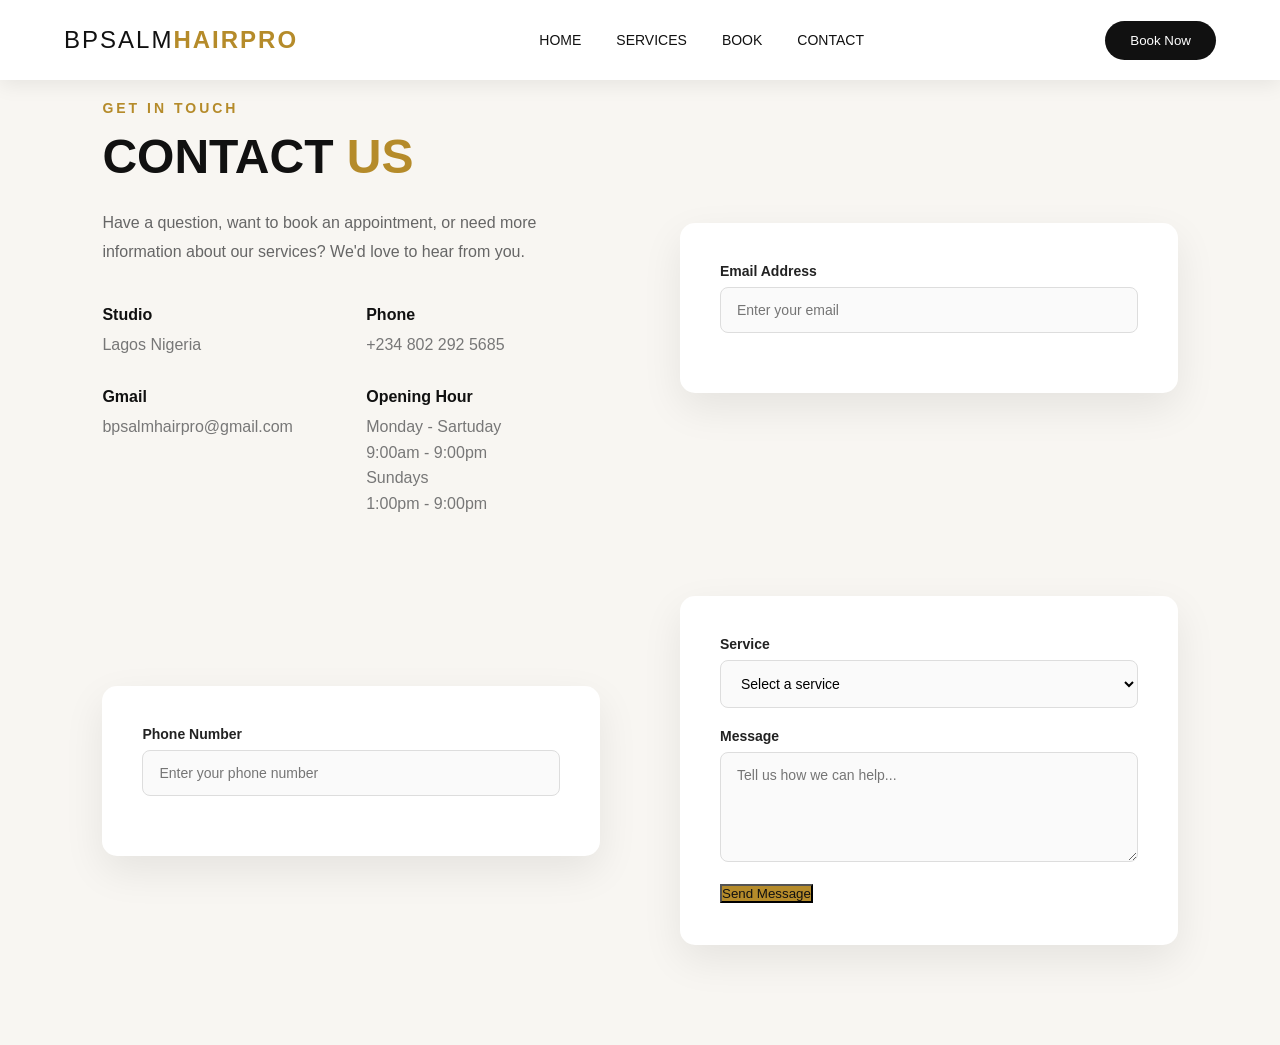
==== contact.html @ d302ce4b "initial commit my first website version" ====
<!DOCTYPE html>
<html lang="en">
<head>
    <meta charset="UTF-8">
    <meta name="viewport" content="width=device-width, initial-scale=1.0">
    <title>contact me</title>
    <link rel="stylesheet" href="contact.css">
    <!-- <a href="index.html">Home</a> -->
</head>
<body>
    <nav class="nav-container">
        <div class="content">
            <div class="left-content">
                <p>BPSALM<b>HAIRPRO</b></p>
            </div>
            <div class="nav-links">
                <a href="index.html">HOME</a>
                <a href="services.html">SERVICES</a>
                <a href="index.html#booking">BOOK</a>
                <a href="contact.html">CONTACT</a>
            </div>
            <div class="right-content">
                <a href="index.html#booking">
                    <button>Book Now</button>
                </a>
            </div>
        </div>
     </nav>

    <section class="contact-section" id="contact">
        <div class="contact-container">
            <!-- Left Side -->
             <div class="contact-info">
                <p class="contact-subtitle">GET IN TOUCH</p>
                <h2>CONTACT <span>US</span></h2>
                <P class="contact-text">
                    Have a question, want to book an appointment,
                    or need more information about our services?
                    We'd love to hear from you.
                </P>

                <div class="contact-details">
                    <div class="contact-item">
                        <h3>Studio</h3>
                        <p>Lagos Nigeria</p>
                    </div>
                    <div class="contact-item">
                        <h3>Phone</h3>
                        <p>+234 802 292 5685</p>
                    </div>
                    <div class="contact-item">
                        <h3>Gmail</h3>
                        <p>bpsalmhairpro@gmail.com</p>
                    </div>
                    <div class="contact-item">
                        <h3>Opening Hour</h3>
                        <p>Monday - Sartuday</p>
                        <p>9:00am - 9:00pm</p>
                        <p>Sundays</p>
                        <p>1:00pm - 9:00pm</p>
                    </div>
                </div>
             </div>

             <!-- Right side - form -->

            <div class="contact-form">
                <form>
                    <div class="form-group">
                        <label for="email">Email Address</label>
                        <input type="email" id="email" name="email" placeholder="Enter your email" required>
                    </div>
                </form>
            </div>

            <div class="contact-form">
                <form>
                    <div class="form-group">
                        <label for="phone">Phone Number</label>
                        <input type="tel" id="tel" name="tel" placeholder="Enter your phone number" required>
                    </div>
                </form>
            </div>

            <div class="contact-form">
                <form>
                    <div class="form-group">
                        <label for="service">Service</label>
                        <select name="service" id="service">
                            <option value="">
                                Select a service
                            </option>

                            <option value="haircut">
                                Haircut
                            </option>

                            <option value="skin-fade">
                                Skin-fade
                            </option>

                            <option value="starter-locs">
                                Starter-locs
                            </option>

                            <option value="retwist">
                                Retwist & Maintenance
                            </option>

                            <option value="loc-styling">
                                Loc Styling
                            </option>

                            <option value="beard">
                                Beard Grooming
                            </option>

                            <option value="coloring">
                                Coloring & Tinting
                            </option>
                        </select>
                    </div>

                    <div class="form-group">
                        <label for="message">Message</label>
                        <textarea name="message" id="message" rows="5" placeholder="Tell us how we can help..."></textarea>
                    </div>

                    <button type="submit" class="contact-btn">
                        Send Message
                    </button>

                </form>
            </div>
        </div>
    </section>
</body>
</html>
---- contact.css ----
*{
    margin: 0;
    padding: 0;
    box-sizing: border-box;
}

body{
    font-family: Arial, Helvetica, sans-serif;
    background: #f8f6f2;
    color: #111;
    /* overflow-x: hidden; */
} 

/* NAVBAR */
.nav-container{
    width: 100%;
    background: #fff;
    position: fixed;
    top: 0;
    left: 0;
    z-index: 1000;
    box-shadow: 0 4px 20px rgba(0,0,0,0.08);
}

.content{
    width: 90%;
    max-width: 1200px;
    height: 80px;
    margin: auto;
    display: flex;
    align-items: center;
    justify-content: space-between;
}

.left-content p{
    font-size: 1.5rem;
    letter-spacing: 2px;
}

.left-content b{
    color: #b58b2a;
}

.nav-links{
    display: flex;
    gap: 35px;
}

.nav-links a{
    text-decoration: none;
    color: #111;
    font-size: 14px;
    font-weight: 500;
    transition: 0.3s;
}

.nav-links a:hover{
    color: #b58b2a;
}

.right-content button{
    padding: 12px 25px; 
    border: none;
    border-radius: 30px;
    background: #111;
    color: #fff;
    cursor: pointer;
    transition: 0.3s;
}

.right-content button:hover{
    background: #b58b2a;
    color: #111;
} 

@media (max-width:768px) {
    .content {
        height: 70px;
    }
    .nav-links {
        display: none;
    }
    .left-content p {
        font-size: 1.3rem;
    }
    .right-content button {
        padding: 10px 22px;
        font-size: 14px;
    }
}

/* CONTACT SECTION */

.contact-section {
    width: 100%;
    background: #f8f6f2;
    padding: 100px 8%;
}

.contact-container {
    max-width: 1200px;
    margin: auto;
    display: grid;
    grid-template-columns: 1fr 1fr;
    gap: 80px;
    align-items: center;
}

/* CONTACT INFO */
.contact-subtitle {
    color: #b58b2a;
    font-size: 14px;
    letter-spacing: 3px;
    font-weight: 600;
    margin-bottom: 15px;
}

.contact-info h2 {
    font-size: 3rem;
    line-height: 1.1;
    margin-bottom: 25px;
}

.contact-info h2 span {
    color: #b58b2a;
}

.contact-text {
    color: #666;
    line-height: 1.8;
    max-width: 500px;
    margin-bottom: 40px;
}

/* CONTACT DETAILS */
.contact-details {
    display: grid;
    grid-template-columns: 1fr 1fr;
    gap: 30px;
}

.contact-item h3 {
    font-size: 16px;
    margin-bottom: 8px;
    color: #111;
}

.contact-item p {
    color: #777;
    line-height: 1.6;
}

/* CONTACT FORM */
.contact-form {
    background: #fff;
    padding: 40px;
    border-radius: 15px;
    box-shadow: 0 15px 40px rgba(0,0,0,0.08);
}

.form-group {
    margin-bottom: 20px;
}

.form-group label {
    display: block;
    font-size: 14px;
    font-weight: 600;
    margin-bottom: 8px;
    color: #222;
}

.form-group input,
.form-group select,
.form-group textarea {
    width: 100%;
    padding: 14px 16px;
    border: 1px solid #ddd;
    border-radius: 8px;
    background: #fafafa;
    font-size: 14px;
    font-family: inherit;
    outline: none;
    transition: 0.3s;
}

.form-group input:focus,
.form-group select:focus,
.form-group textarea:focus {
    border-color: #b58b2a;
    background: #fff;
    box-shadow: 0 0 0 3px rgba(181, 139, 42, 0.1);
}

.form-group textarea {
    resize: vertical;
}

/* BUTTON */
.contact-btn {
    background: #b58b2a;
    color: #111;
    transform: translateY(-2px)
}

@media (max-width: 900px) {
    .contact-container {
        grid-template-columns: 1fr;
        gap: 50px;
    }

    .contact-info {
        text-align: center;
    }

    .contact-text {
        margin-left: auto;
        margin-right: auto;
    }
}

@media (max-width:600px) {
    .contact-section {
        padding: 70px 20px;
    }

    .contact-info h2 {
        font-size: 2.3rem;
    }

    .contact-details {
        grid-template-columns: 1fr;
        gap: 20px;
    }

    .contact-form {
        padding: 25px 20px;
    }
}
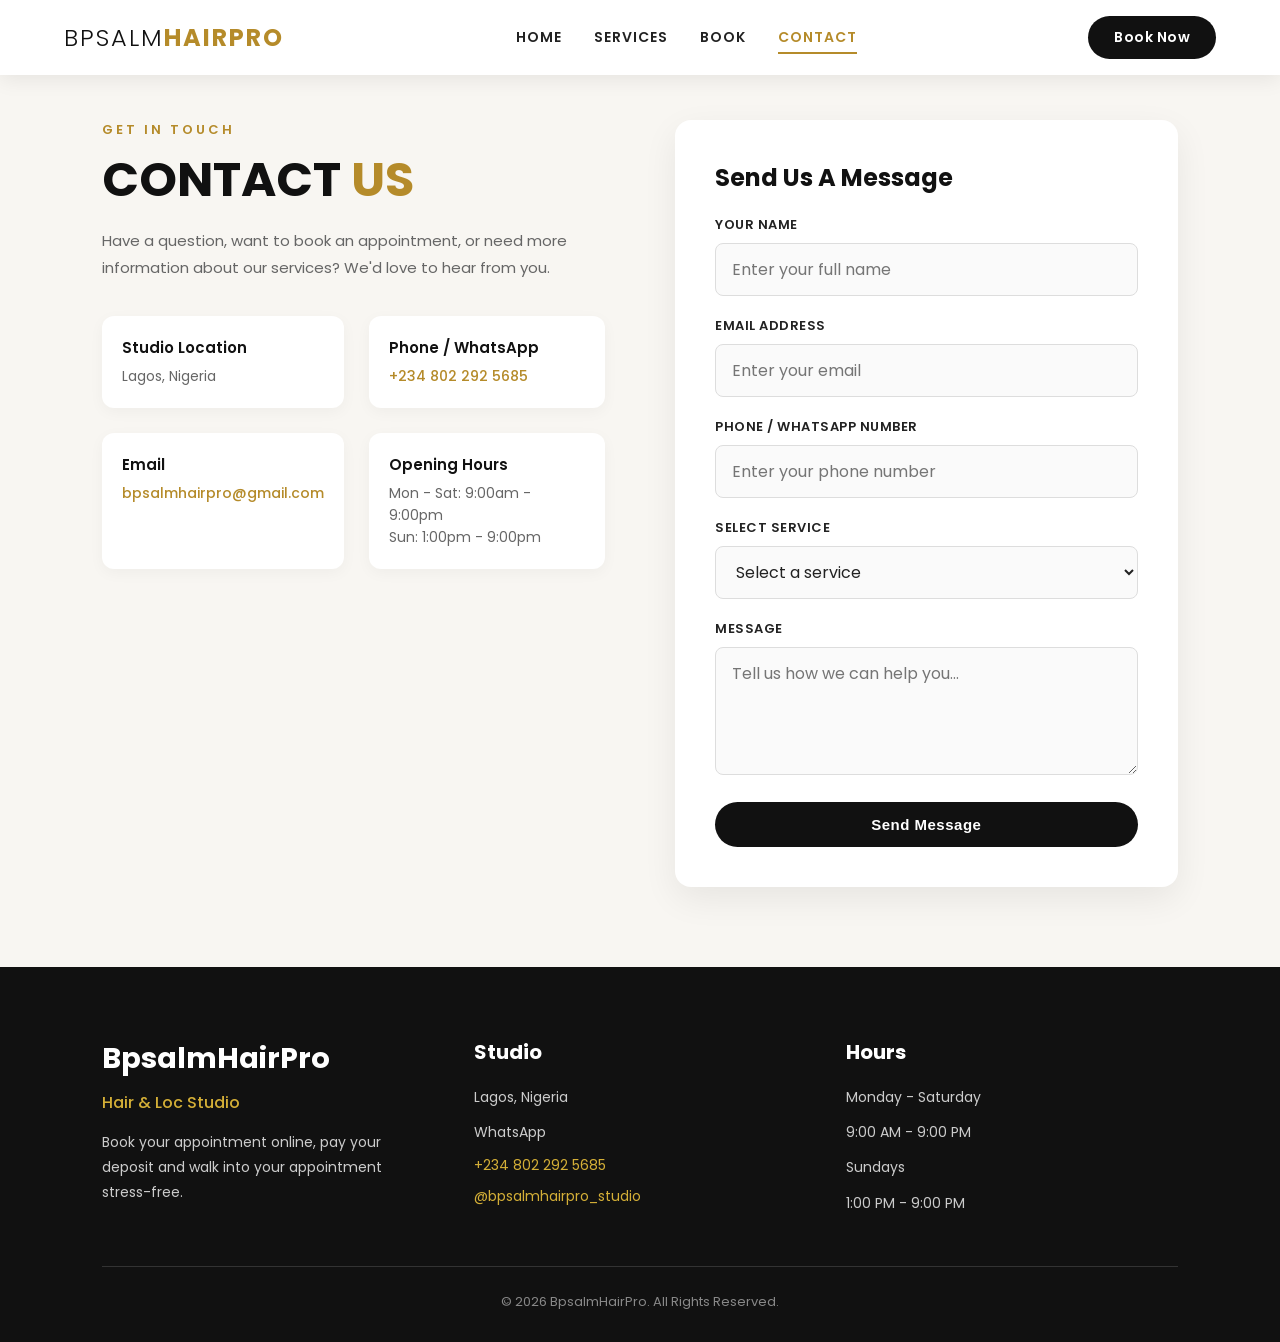
==== commit d4bf5fe5: "fixed mobile responsiveness" ====
--- a/contact.html
+++ b/contact.html
@@ -3,136 +3,151 @@
 <head>
     <meta charset="UTF-8">
     <meta name="viewport" content="width=device-width, initial-scale=1.0">
-    <title>contact me</title>
+    <title>Contact Us | BpsalmHairPro Lagos</title>
+    <link rel="stylesheet" href="navbar.css">
     <link rel="stylesheet" href="contact.css">
-    <!-- <a href="index.html">Home</a> -->
+    <link rel="preconnect" href="https://fonts.googleapis.com">
+    <link rel="preconnect" href="https://fonts.gstatic.com" crossorigin>
+    <link href="https://fonts.googleapis.com/css2?family=Poppins:wght@300;400;500;600;700&display=swap" rel="stylesheet">
 </head>
 <body>
+    <!-- NAVBAR -->
     <nav class="nav-container">
         <div class="content">
             <div class="left-content">
-                <p>BPSALM<b>HAIRPRO</b></p>
+                <a href="index.html">
+                    <p>BPSALM<b>HAIRPRO</b></p>
+                </a>
             </div>
-            <div class="nav-links">
+            <div class="nav-links" id="navLinks">
                 <a href="index.html">HOME</a>
                 <a href="services.html">SERVICES</a>
                 <a href="index.html#booking">BOOK</a>
-                <a href="contact.html">CONTACT</a>
+                <a href="contact.html" class="active">CONTACT</a>
+                <div class="mobile-cta">
+                    <a href="index.html#booking" class="nav-btn">Book Now</a>
+                </div>
             </div>
             <div class="right-content">
-                <a href="index.html#booking">
-                    <button>Book Now</button>
-                </a>
+                <a href="index.html#booking" class="desktop-cta nav-btn">Book Now</a>
+                <button class="hamburger" id="hamburger" aria-label="Toggle navigation menu" aria-expanded="false">
+                    <span></span>
+                    <span></span>
+                    <span></span>
+                </button>
             </div>
         </div>
-     </nav>
+    </nav>
 
+    <!-- CONTACT SECTION -->
     <section class="contact-section" id="contact">
         <div class="contact-container">
-            <!-- Left Side -->
-             <div class="contact-info">
+            <!-- Left Side: Contact Info -->
+            <div class="contact-info">
                 <p class="contact-subtitle">GET IN TOUCH</p>
                 <h2>CONTACT <span>US</span></h2>
-                <P class="contact-text">
-                    Have a question, want to book an appointment,
-                    or need more information about our services?
-                    We'd love to hear from you.
-                </P>
+                <p class="contact-text">
+                    Have a question, want to book an appointment, or need more information about our services? We'd love to hear from you.
+                </p>
 
                 <div class="contact-details">
                     <div class="contact-item">
-                        <h3>Studio</h3>
-                        <p>Lagos Nigeria</p>
+                        <h3>Studio Location</h3>
+                        <p>Lagos, Nigeria</p>
                     </div>
                     <div class="contact-item">
-                        <h3>Phone</h3>
-                        <p>+234 802 292 5685</p>
+                        <h3>Phone / WhatsApp</h3>
+                        <p><a href="https://wa.me/2348022925685" target="_blank" rel="noopener">+234 802 292 5685</a></p>
                     </div>
                     <div class="contact-item">
-                        <h3>Gmail</h3>
-                        <p>bpsalmhairpro@gmail.com</p>
+                        <h3>Email</h3>
+                        <p><a href="mailto:bpsalmhairpro@gmail.com">bpsalmhairpro@gmail.com</a></p>
                     </div>
                     <div class="contact-item">
-                        <h3>Opening Hour</h3>
-                        <p>Monday - Sartuday</p>
-                        <p>9:00am - 9:00pm</p>
-                        <p>Sundays</p>
-                        <p>1:00pm - 9:00pm</p>
+                        <h3>Opening Hours</h3>
+                        <p>Mon - Sat: 9:00am - 9:00pm</p>
+                        <p>Sun: 1:00pm - 9:00pm</p>
                     </div>
                 </div>
-             </div>
+            </div>
 
-             <!-- Right side - form -->
+            <!-- Right side: Single Unified Contact Form -->
+            <div class="contact-form-card">
+                <h3>Send Us A Message</h3>
+                <form action="#" method="POST" class="contact-form">
+                    <div class="form-group">
+                        <label for="name">Your Name</label>
+                        <input type="text" id="name" name="name" placeholder="Enter your full name" required>
+                    </div>
 
-            <div class="contact-form">
-                <form>
                     <div class="form-group">
                         <label for="email">Email Address</label>
                         <input type="email" id="email" name="email" placeholder="Enter your email" required>
                     </div>
-                </form>
-            </div>
 
-            <div class="contact-form">
-                <form>
                     <div class="form-group">
-                        <label for="phone">Phone Number</label>
+                        <label for="tel">Phone / WhatsApp Number</label>
                         <input type="tel" id="tel" name="tel" placeholder="Enter your phone number" required>
                     </div>
-                </form>
-            </div>
 
-            <div class="contact-form">
-                <form>
                     <div class="form-group">
-                        <label for="service">Service</label>
-                        <select name="service" id="service">
-                            <option value="">
-                                Select a service
-                            </option>
-
-                            <option value="haircut">
-                                Haircut
-                            </option>
-
-                            <option value="skin-fade">
-                                Skin-fade
-                            </option>
-
-                            <option value="starter-locs">
-                                Starter-locs
-                            </option>
-
-                            <option value="retwist">
-                                Retwist & Maintenance
-                            </option>
-
-                            <option value="loc-styling">
-                                Loc Styling
-                            </option>
-
-                            <option value="beard">
-                                Beard Grooming
-                            </option>
-
-                            <option value="coloring">
-                                Coloring & Tinting
-                            </option>
+                        <label for="service">Select Service</label>
+                        <select name="service" id="service" required>
+                            <option value="" disabled selected>Select a service</option>
+                            <option value="classic-cut">Classic Haircut</option>
+                            <option value="skin-fade">Skin Fade</option>
+                            <option value="starter-locs">Starter Locs</option>
+                            <option value="retwist">Retwist & Maintenance</option>
+                            <option value="loc-styling">Loc Styling</option>
+                            <option value="beard">Beard Grooming</option>
+                            <option value="coloring">Coloring & Tinting</option>
+                            <option value="microlocs">Microlocs</option>
+                            <option value="other">Other Inquiry</option>
                         </select>
                     </div>
 
                     <div class="form-group">
                         <label for="message">Message</label>
-                        <textarea name="message" id="message" rows="5" placeholder="Tell us how we can help..."></textarea>
+                        <textarea name="message" id="message" rows="4" placeholder="Tell us how we can help you..." required></textarea>
                     </div>
 
                     <button type="submit" class="contact-btn">
                         Send Message
                     </button>
-
                 </form>
             </div>
         </div>
     </section>
+
+    <!-- FOOTER -->
+    <footer class="footer">
+        <div class="footer-container">
+            <div class="footer-box">
+                <h2>BpsalmHairPro</h2>
+                <h4>Hair & Loc Studio</h4>
+                <p>Book your appointment online, pay your deposit and walk into your appointment stress-free.</p>
+            </div>
+            <div class="footer-box">
+                <h3>Studio</h3>
+                <p>Lagos, Nigeria</p>
+                <p>WhatsApp</p>
+                <a href="https://wa.me/2348022925685" target="_blank" rel="noopener">+234 802 292 5685</a>
+                <a href="#">@bpsalmhairpro_studio</a>
+            </div>
+            <div class="footer-box">
+                <h3>Hours</h3>
+                <p>Monday - Saturday</p>
+                <p>9:00 AM - 9:00 PM</p>
+                <p>Sundays</p>
+                <p>1:00 PM - 9:00 PM</p>
+            </div>
+        </div>
+        <hr>
+        <div class="footer-bottom">
+            <p>© 2026 BpsalmHairPro. All Rights Reserved.</p>
+        </div>
+    </footer>
+
+    <script src="script.js"></script>
 </body>
-</html>+</html>
--- a/navbar.css
+++ b/navbar.css
@@ -0,0 +1,248 @@
+/* ==========================================================
+   SHARED RESPONSIVE NAVBAR STYLES
+   ========================================================== */
+
+/* Navbar Main Container */
+.nav-container {
+    width: 100%;
+    background: #ffffff;
+    position: fixed;
+    top: 0;
+    left: 0;
+    z-index: 1000;
+    box-shadow: 0 4px 20px rgba(0, 0, 0, 0.08);
+    transition: all 0.3s ease;
+}
+
+.nav-container .content {
+    width: 90%;
+    max-width: 1200px;
+    height: 75px;
+    margin: 0 auto;
+    display: flex;
+    align-items: center;
+    justify-content: space-between;
+    position: relative;
+}
+
+/* Brand Logo */
+.left-content a {
+    text-decoration: none;
+    color: inherit;
+    display: inline-block;
+}
+
+.left-content p {
+    font-size: 1.5rem;
+    letter-spacing: 2px;
+    font-weight: 300;
+    color: #111;
+    margin: 0;
+}
+
+.left-content b {
+    color: #b58b2a;
+    font-weight: 700;
+}
+
+/* Desktop Navigation Links */
+.nav-links {
+    display: flex;
+    align-items: center;
+    gap: 32px;
+}
+
+.nav-links a {
+    text-decoration: none;
+    color: #222;
+    font-size: 14px;
+    font-weight: 600;
+    letter-spacing: 1px;
+    position: relative;
+    padding: 6px 0;
+    transition: color 0.3s ease;
+}
+
+.nav-links a::after {
+    content: "";
+    position: absolute;
+    left: 0;
+    bottom: 0;
+    width: 0;
+    height: 2px;
+    background: #b58b2a;
+    transition: width 0.3s ease;
+}
+
+.nav-links a:hover,
+.nav-links a.active {
+    color: #b58b2a;
+}
+
+.nav-links a:hover::after,
+.nav-links a.active::after {
+    width: 100%;
+}
+
+/* Mobile CTA inside dropdown - hidden on desktop */
+.nav-links .mobile-cta {
+    display: none;
+}
+
+/* Right Content Desktop Button */
+.right-content {
+    display: flex;
+    align-items: center;
+    gap: 15px;
+}
+
+.right-content a {
+    text-decoration: none;
+}
+
+.nav-btn {
+    display: inline-block;
+    padding: 11px 26px;
+    border: none;
+    border-radius: 30px;
+    background: #111111;
+    color: #ffffff;
+    cursor: pointer;
+    font-size: 14px;
+    font-weight: 600;
+    letter-spacing: 0.5px;
+    transition: all 0.3s ease;
+    text-align: center;
+}
+
+.nav-btn:hover {
+    background: #b58b2a;
+    color: #111;
+    transform: translateY(-2px);
+    box-shadow: 0 4px 15px rgba(181, 139, 42, 0.3);
+}
+
+/* Hamburger Toggle Button */
+.hamburger {
+    display: none;
+    flex-direction: column;
+    justify-content: space-between;
+    width: 32px;
+    height: 24px;
+    background: transparent;
+    border: none;
+    cursor: pointer;
+    padding: 0;
+    z-index: 1100;
+}
+
+.hamburger span {
+    display: block;
+    width: 100%;
+    height: 3px;
+    background-color: #111111;
+    border-radius: 3px;
+    transition: all 0.3s ease-in-out;
+}
+
+/* Hamburger Active State (Transforms to X) */
+.hamburger.active span:nth-child(1) {
+    transform: translateY(10.5px) rotate(45deg);
+    background-color: #b58b2a;
+}
+
+.hamburger.active span:nth-child(2) {
+    opacity: 0;
+    transform: translateX(-10px);
+}
+
+.hamburger.active span:nth-child(3) {
+    transform: translateY(-10.5px) rotate(-45deg);
+    background-color: #b58b2a;
+}
+
+/* ==========================================================
+   MOBILE RESPONSIVE BREAKPOINT (<= 768px)
+   ========================================================== */
+@media screen and (max-width: 768px) {
+    .nav-container .content {
+        height: 65px;
+        width: 92%;
+    }
+
+    .left-content p {
+        font-size: 1.25rem;
+        letter-spacing: 1.5px;
+    }
+
+    /* Hide desktop CTA button in navbar on mobile to make room */
+    .right-content .desktop-cta {
+        display: none;
+    }
+
+    /* Show hamburger */
+    .hamburger {
+        display: flex;
+    }
+
+    /* Mobile Drawer Menu */
+    .nav-links {
+        position: fixed;
+        top: 65px;
+        left: 0;
+        width: 100%;
+        background: #ffffff;
+        flex-direction: column;
+        align-items: center;
+        padding: 30px 20px 40px;
+        gap: 22px;
+        box-shadow: 0 15px 30px rgba(0, 0, 0, 0.12);
+        border-top: 1px solid #f0f0f0;
+        
+        /* Hidden state */
+        opacity: 0;
+        visibility: hidden;
+        transform: translateY(-20px);
+        transition: all 0.35s cubic-bezier(0.4, 0, 0.2, 1);
+        pointer-events: none;
+    }
+
+    /* Mobile Drawer Open State */
+    .nav-links.active {
+        opacity: 1;
+        visibility: visible;
+        transform: translateY(0);
+        pointer-events: auto;
+    }
+
+    .nav-links a {
+        font-size: 16px;
+        font-weight: 600;
+        padding: 8px 16px;
+        width: 100%;
+        text-align: center;
+        border-radius: 8px;
+    }
+
+    .nav-links a:hover {
+        background: #fbf8f0;
+    }
+
+    .nav-links a::after {
+        display: none;
+    }
+
+    /* Show CTA inside the mobile menu drawer */
+    .nav-links .mobile-cta {
+        display: block;
+        width: 100%;
+        max-width: 280px;
+        margin-top: 10px;
+    }
+
+    .nav-links .mobile-cta .nav-btn {
+        width: 100%;
+        padding: 13px;
+        font-size: 15px;
+    }
+}
--- a/contact.css
+++ b/contact.css
@@ -1,209 +1,271 @@
-*{
+/* Google Font */
+@import url('https://fonts.googleapis.com/css2?family=Poppins:wght@300;400;500;600;700&display=swap');
+@import url('navbar.css');
+
+html {
+    scroll-behavior: smooth;
+    scroll-padding-top: 80px;
+}
+
+* {
     margin: 0;
     padding: 0;
     box-sizing: border-box;
 }
 
-body{
-    font-family: Arial, Helvetica, sans-serif;
+body {
+    font-family: 'Poppins', Arial, Helvetica, sans-serif;
     background: #f8f6f2;
     color: #111;
-    /* overflow-x: hidden; */
-} 
-
-/* NAVBAR */
-.nav-container{
+    overflow-x: hidden;
+}
+
+/* ==========================================================
+   CONTACT SECTION
+   ========================================================== */
+.contact-section {
     width: 100%;
-    background: #fff;
-    position: fixed;
-    top: 0;
-    left: 0;
-    z-index: 1000;
-    box-shadow: 0 4px 20px rgba(0,0,0,0.08);
-}
-
-.content{
-    width: 90%;
-    max-width: 1200px;
-    height: 80px;
-    margin: auto;
+    min-height: calc(100vh - 75px);
+    background: #f8f6f2;
+    padding: 120px 8% 80px;
     display: flex;
     align-items: center;
-    justify-content: space-between;
-}
-
-.left-content p{
-    font-size: 1.5rem;
-    letter-spacing: 2px;
-}
-
-.left-content b{
+}
+
+.contact-container {
+    max-width: 1200px;
+    width: 100%;
+    margin: 0 auto;
+    display: grid;
+    grid-template-columns: 1fr 1fr;
+    gap: 70px;
+    align-items: start;
+}
+
+/* CONTACT INFO (LEFT) */
+.contact-subtitle {
     color: #b58b2a;
-}
-
-.nav-links{
-    display: flex;
-    gap: 35px;
-}
-
-.nav-links a{
+    font-size: 13px;
+    letter-spacing: 3px;
+    font-weight: 600;
+    margin-bottom: 12px;
+    text-transform: uppercase;
+}
+
+.contact-info h2 {
+    font-size: clamp(2.2rem, 5vw, 3rem);
+    line-height: 1.15;
+    margin-bottom: 20px;
+    font-weight: 700;
+}
+
+.contact-info h2 span {
+    color: #b58b2a;
+}
+
+.contact-text {
+    color: #666;
+    line-height: 1.8;
+    max-width: 500px;
+    margin-bottom: 35px;
+    font-size: 15px;
+}
+
+/* CONTACT DETAILS GRID */
+.contact-details {
+    display: grid;
+    grid-template-columns: 1fr 1fr;
+    gap: 25px;
+}
+
+.contact-item {
+    background: #ffffff;
+    padding: 20px;
+    border-radius: 12px;
+    box-shadow: 0 4px 15px rgba(0, 0, 0, 0.04);
+}
+
+.contact-item h3 {
+    font-size: 15px;
+    margin-bottom: 6px;
+    color: #111;
+    font-weight: 600;
+}
+
+.contact-item p {
+    color: #666;
+    line-height: 1.6;
+    font-size: 14px;
+}
+
+.contact-item a {
+    color: #b58b2a;
     text-decoration: none;
-    color: #111;
     font-size: 14px;
     font-weight: 500;
-    transition: 0.3s;
-}
-
-.nav-links a:hover{
-    color: #b58b2a;
-}
-
-.right-content button{
-    padding: 12px 25px; 
+}
+
+.contact-item a:hover {
+    text-decoration: underline;
+}
+
+/* CONTACT FORM CARD (RIGHT) */
+.contact-form-card {
+    background: #fff;
+    padding: 40px;
+    border-radius: 16px;
+    box-shadow: 0 12px 35px rgba(0, 0, 0, 0.07);
+}
+
+.contact-form-card h3 {
+    font-size: 1.5rem;
+    margin-bottom: 20px;
+    color: #111;
+}
+
+.form-group {
+    margin-bottom: 20px;
+}
+
+.form-group label {
+    display: block;
+    font-size: 13px;
+    font-weight: 600;
+    margin-bottom: 8px;
+    color: #222;
+    text-transform: uppercase;
+    letter-spacing: 0.5px;
+}
+
+.form-group input,
+.form-group select,
+.form-group textarea {
+    width: 100%;
+    padding: 13px 16px;
+    border: 1px solid #ddd;
+    border-radius: 8px;
+    background: #fafafa;
+    font-size: 16px; /* 16px prevents iOS browser auto-zoom on focus */
+    font-family: inherit;
+    outline: none;
+    color: #222;
+    transition: all 0.3s ease;
+}
+
+.form-group input:focus,
+.form-group select:focus,
+.form-group textarea:focus {
+    border-color: #b58b2a;
+    background: #fff;
+    box-shadow: 0 0 0 3px rgba(181, 139, 42, 0.15);
+}
+
+.form-group textarea {
+    resize: vertical;
+    min-height: 110px;
+}
+
+/* BUTTON */
+.contact-btn {
+    width: 100%;
+    padding: 14px 28px;
     border: none;
     border-radius: 30px;
     background: #111;
     color: #fff;
     cursor: pointer;
-    transition: 0.3s;
-}
-
-.right-content button:hover{
+    font-size: 15px;
+    font-weight: 600;
+    letter-spacing: 0.5px;
+    transition: all 0.3s ease;
+}
+
+.contact-btn:hover {
     background: #b58b2a;
     color: #111;
-} 
-
-@media (max-width:768px) {
-    .content {
-        height: 70px;
-    }
-    .nav-links {
-        display: none;
-    }
-    .left-content p {
-        font-size: 1.3rem;
-    }
-    .right-content button {
-        padding: 10px 22px;
-        font-size: 14px;
-    }
-}
-
-/* CONTACT SECTION */
-
-.contact-section {
-    width: 100%;
-    background: #f8f6f2;
-    padding: 100px 8%;
-}
-
-.contact-container {
+    transform: translateY(-2px);
+    box-shadow: 0 4px 15px rgba(181, 139, 42, 0.3);
+}
+
+/* ==========================================================
+   FOOTER (Consistent with other pages)
+   ========================================================= */
+.footer {
+    background: #111;
+    color: #fff;
+    padding: 70px 8% 30px;
+}
+
+.footer-container {
+    display: flex;
+    justify-content: space-between;
+    gap: 40px;
     max-width: 1200px;
-    margin: auto;
-    display: grid;
-    grid-template-columns: 1fr 1fr;
-    gap: 80px;
-    align-items: center;
-}
-
-/* CONTACT INFO */
-.contact-subtitle {
-    color: #b58b2a;
+    margin: 0 auto;
+}
+
+.footer-box {
+    flex: 1;
+}
+
+.footer-box h2 {
+    font-size: 1.8rem;
+    margin-bottom: 10px;
+}
+
+.footer-box h3 {
+    margin-bottom: 18px;
+    font-size: 1.25rem;
+    color: #fff;
+}
+
+.footer-box h4 {
+    color: #d4af37;
+    margin-bottom: 15px;
+    font-weight: 500;
+}
+
+.footer-box p {
+    color: #ccc;
+    line-height: 1.8;
+    margin-bottom: 10px;
     font-size: 14px;
-    letter-spacing: 3px;
-    font-weight: 600;
-    margin-bottom: 15px;
-}
-
-.contact-info h2 {
-    font-size: 3rem;
-    line-height: 1.1;
-    margin-bottom: 25px;
-}
-
-.contact-info h2 span {
-    color: #b58b2a;
-}
-
-.contact-text {
-    color: #666;
-    line-height: 1.8;
-    max-width: 500px;
-    margin-bottom: 40px;
-}
-
-/* CONTACT DETAILS */
-.contact-details {
-    display: grid;
-    grid-template-columns: 1fr 1fr;
-    gap: 30px;
-}
-
-.contact-item h3 {
-    font-size: 16px;
-    margin-bottom: 8px;
-    color: #111;
-}
-
-.contact-item p {
-    color: #777;
-    line-height: 1.6;
-}
-
-/* CONTACT FORM */
-.contact-form {
-    background: #fff;
-    padding: 40px;
-    border-radius: 15px;
-    box-shadow: 0 15px 40px rgba(0,0,0,0.08);
-}
-
-.form-group {
-    margin-bottom: 20px;
-}
-
-.form-group label {
+}
+
+.footer-box a {
     display: block;
+    color: #d4af37;
+    text-decoration: none;
+    margin-bottom: 10px;
     font-size: 14px;
-    font-weight: 600;
-    margin-bottom: 8px;
-    color: #222;
-}
-
-.form-group input,
-.form-group select,
-.form-group textarea {
-    width: 100%;
-    padding: 14px 16px;
-    border: 1px solid #ddd;
-    border-radius: 8px;
-    background: #fafafa;
-    font-size: 14px;
-    font-family: inherit;
-    outline: none;
-    transition: 0.3s;
-}
-
-.form-group input:focus,
-.form-group select:focus,
-.form-group textarea:focus {
-    border-color: #b58b2a;
-    background: #fff;
-    box-shadow: 0 0 0 3px rgba(181, 139, 42, 0.1);
-}
-
-.form-group textarea {
-    resize: vertical;
-}
-
-/* BUTTON */
-.contact-btn {
-    background: #b58b2a;
-    color: #111;
-    transform: translateY(-2px)
-}
-
-@media (max-width: 900px) {
+    transition: all 0.3s ease;
+}
+
+.footer-box a:hover {
+    color: #fff;
+    padding-left: 5px;
+}
+
+.footer hr {
+    border: none;
+    height: 1px;
+    background: #333;
+    margin: 40px 0 25px;
+}
+
+.footer-bottom {
+    text-align: center;
+}
+
+.footer-bottom p {
+    color: #888;
+    font-size: 13px;
+}
+
+/* ==========================================================
+   MOBILE RESPONSIVENESS
+   ========================================================== */
+@media screen and (max-width: 900px) {
     .contact-container {
         grid-template-columns: 1fr;
         gap: 50px;
@@ -219,21 +281,37 @@
     }
 }
 
-@media (max-width:600px) {
+@media screen and (max-width: 650px) {
     .contact-section {
-        padding: 70px 20px;
-    }
-
-    .contact-info h2 {
-        font-size: 2.3rem;
+        padding: 95px 5% 50px;
     }
 
     .contact-details {
         grid-template-columns: 1fr;
-        gap: 20px;
-    }
-
-    .contact-form {
+        gap: 15px;
+        text-align: left;
+    }
+
+    .contact-form-card {
         padding: 25px 20px;
     }
-}+
+    .footer {
+        text-align: center;
+        padding: 50px 6% 25px;
+    }
+
+    .footer-container {
+        flex-direction: column;
+        align-items: center;
+        gap: 35px;
+    }
+
+    .footer-box {
+        max-width: 400px;
+    }
+
+    .footer-box a:hover {
+        padding-left: 0;
+    }
+}
